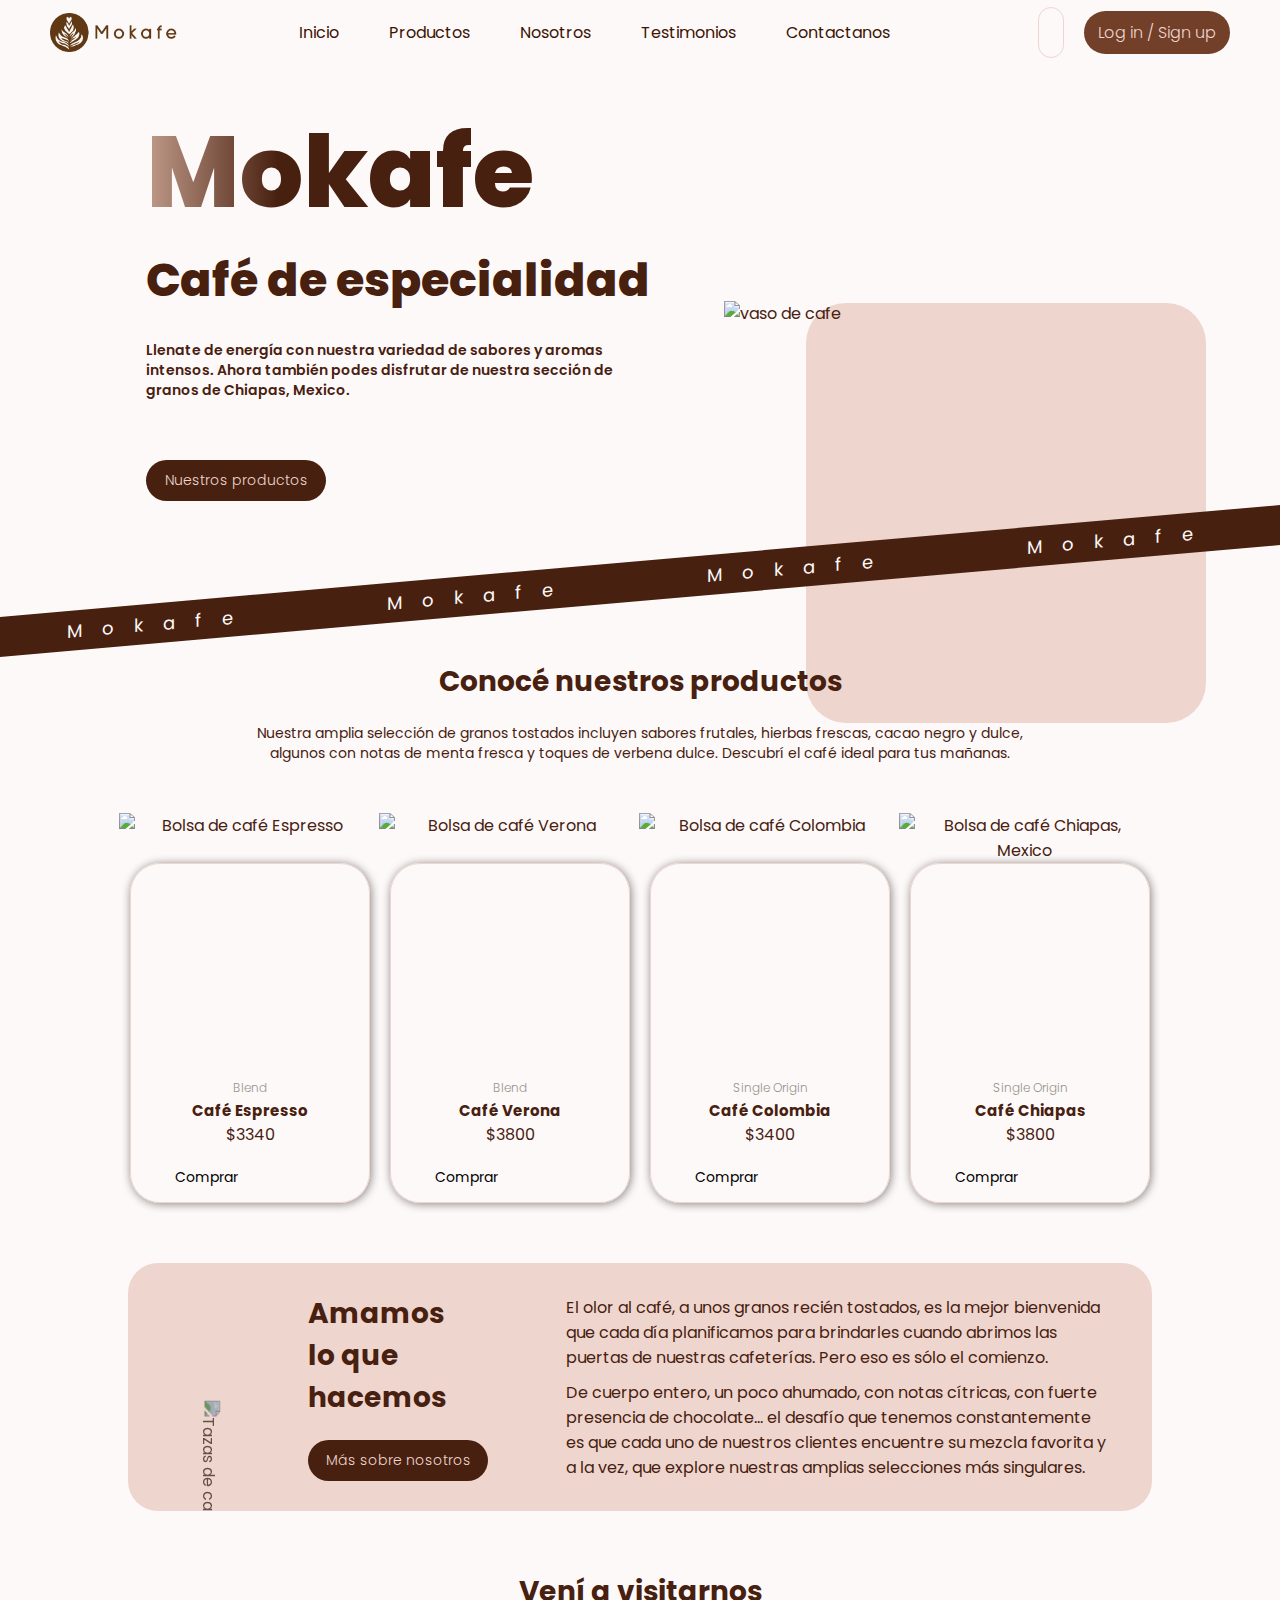
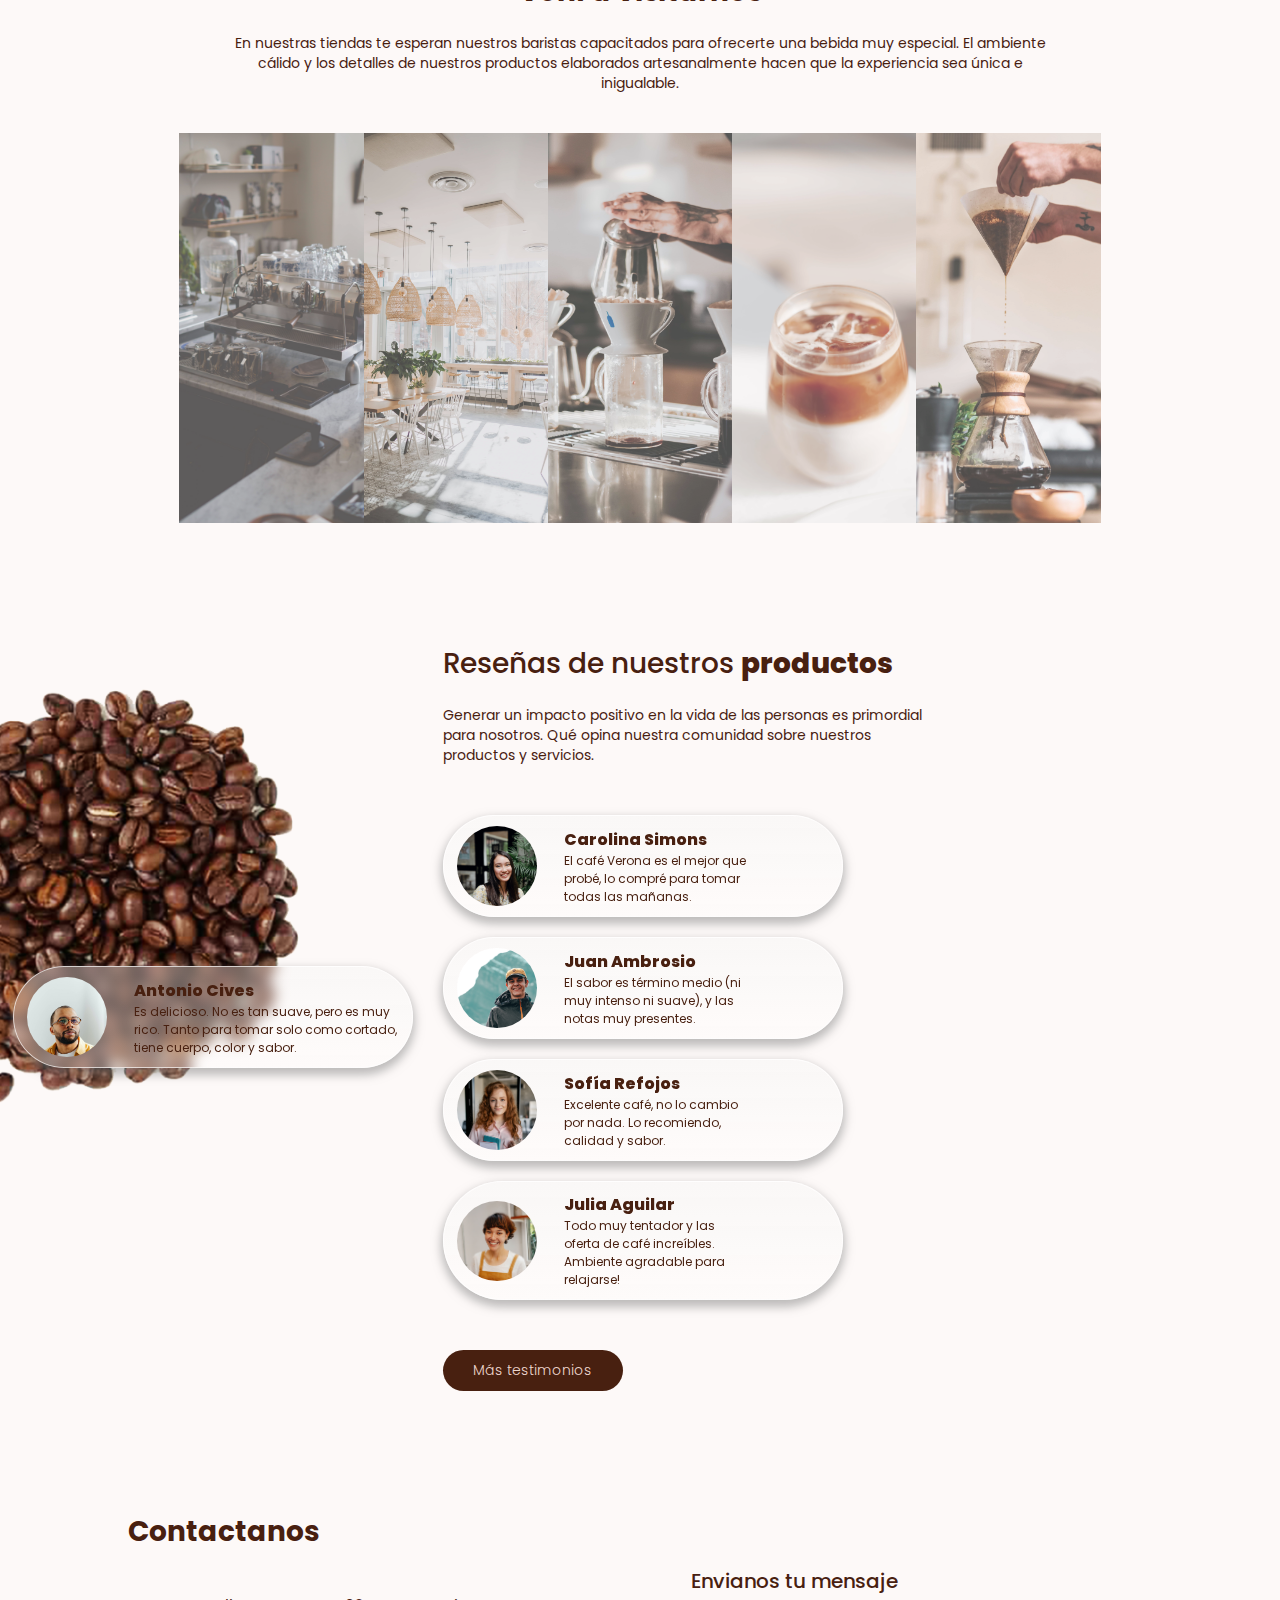
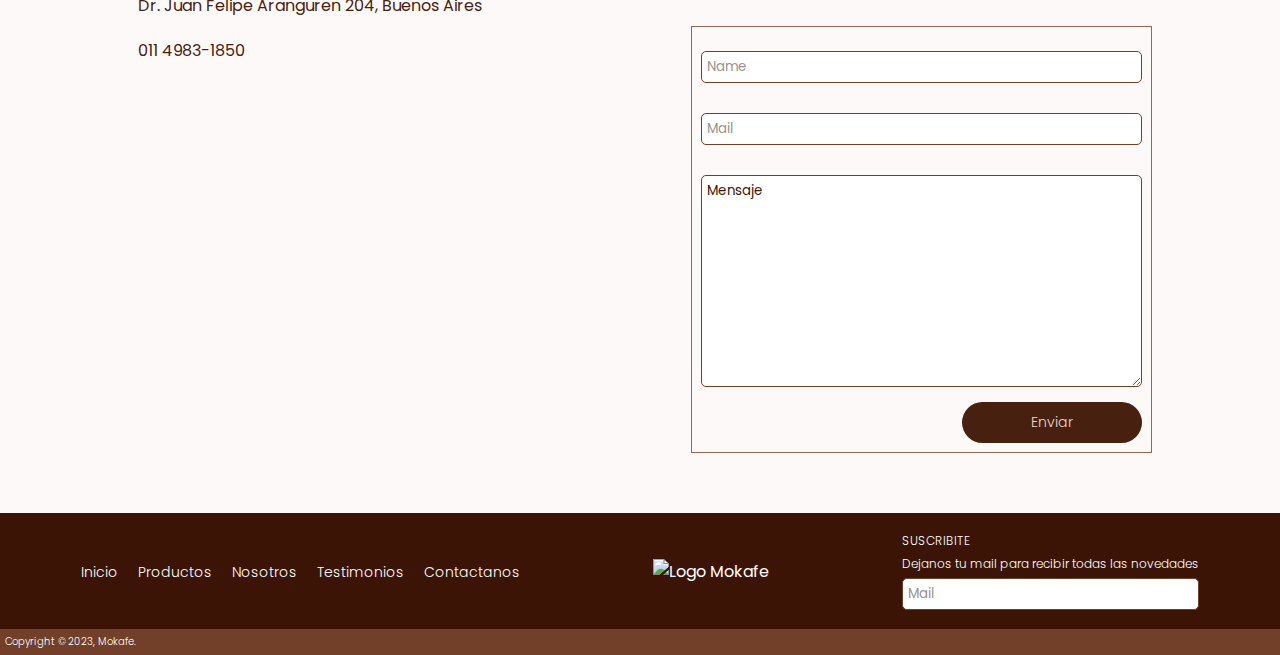
==== index.html @ 09992be3 "subida inicial sin animaciones" ====
<!DOCTYPE html>
<html lang="en">
  <head>
    <meta charset="UTF-8" />
    <meta http-equiv="X-UA-Compatible" content="IE=edge" />
    <meta name="viewport" content="width=device-width, initial-scale=1.0" />
    <title>Mokafe</title>
    <link rel="stylesheet" href="style.css" />
    <link
      rel="apple-touch-icon"
      sizes="180x180"
      href="/Integrador/Assets/favicon_io (1)/apple-touch-icon.png"
    />
    <link
      rel="icon"
      type="image/png"
      sizes="32x32"
      href="/Integrador/Assets/favicon_io (1)/favicon-32x32.png"
    />
    <link
      rel="icon"
      type="image/png"
      sizes="16x16"
      href="/Integrador/Assets/favicon_io (1)/favicon-16x16.png"
    />
    <link
      rel="manifest"
      href="/Integrador/Assets/favicon_io (1)/site.webmanifest"
    />
    <link
      rel="stylesheet"
      href="https://cdnjs.cloudflare.com/ajax/libs/font-awesome/6.4.0/css/all.min.css"
      integrity="sha512-iecdLmaskl7CVkqkXNQ/ZH/XLlvWZOJyj7Yy7tcenmpD1ypASozpmT/E0iPtmFIB46ZmdtAc9eNBvH0H/ZpiBw=="
      crossorigin="anonymous"
      referrerpolicy="no-referrer"
    />
  </head>
  <body>
    <header class="header">
      <img src="Assets/logo.png" alt="Logo Mokafe" />
      <nav class="navbar">
        <label class="bars-icon" for="bar-toggle">
          <i class="fa-solid fa-bars"></i>
        </label>
        <input type="checkbox" id="bar-toggle" />
        <ul class="navbar-list">
          <li><a href="#hero"> Inicio</a></li>
          <li><a href="#products"> Productos</a></li>
          <li><a href="#about">Nosotros</a></li>
          <li><a href="#testify">Testimonios</a></li>
          <li><a href="#contact">Contactanos</a></li>
        </ul>
        <div class="overlay"></div>
        <div class="nav-btns">
          <label for="cart-toggle"
            ><i class="fa-solid fa-cart-shopping"></i
          ></label>
          <input type="checkbox" id="cart-toggle" />
          <a href="./login.html" class="login">
            <i class="fa-solid fa-user"></i> <span>Log in / Sign up</span>
          </a>
          <div class="cart">
            <h2>Tu Selección</h2>
            <div class="cart-item">
              <img
                src="/Integrador/Assets/pack-1.png"
                alt="Bolsa de café Expresso"
              />
              <div class="item-info">
                <h3>Café Expresso</h3>
                <span>Blend</span>
              </div>
              <div class="item-handler">
                <span>-</span>
                <p>1</p>
                <span>+</span>
              </div>
              <span>$3340</span>
              <span>x</span>
            </div>
            <div class="cart-item">
              <img
                src="/Integrador/Assets/pack-2.png"
                alt="Bolsa de café Verona"
              />
              <div class="item-info">
                <h3>Café Verona</h3>
                <span>Blend</span>
              </div>
              <div class="item-handler">
                <span>-</span>
                <p>1</p>
                <span>+</span>
              </div>
              <span>$3800</span>
              <span>x</span>
            </div>
            <div class="divider"></div>
            <div class="cart-total">
              <p>Total</p>
              <span>$7140</span>
            </div>
            <button class="btn">Comprar</button>
          </div>
        </div>
      </nav>
    </header>
    <main class="main">
      <section class="section" id="hero">
        <div class="hero-info">
          <h1>Mokafe</h1>
          <h2>Café de especialidad</h2>
          <p>
            Llenate de energía con nuestra variedad de sabores y aromas
            intensos. Ahora también podes disfrutar de nuestra sección de granos
            de Chiapas, Mexico.
          </p>
          <a href="#products" class="btn">Nuestros productos</a>
        </div>
        <div class="hero-img">
          <div class="background"></div>
          <img src="/Integrador/Assets/cafe.png" alt="vaso de cafe" />
        </div>
      </section>
      <div class="divisor">
        <span>Mokafe</span>
        <span>Mokafe</span>
        <span>Mokafe</span>
        <span>Mokafe</span>
      </div>
      <section class="section" id="products">
        <h3 class="title-text">Conocé nuestros productos</h3>
        <p class="text-p">
          Nuestra amplia selección de granos tostados incluyen sabores frutales,
          hierbas frescas, cacao negro y dulce, algunos con notas de menta
          fresca y toques de verbena dulce. Descubrí el café ideal para tus
          mañanas.
        </p>
        <div class="cards-container">
          <div class="card">
            <img
              src="/Integrador/Assets/pack-1.png"
              alt="Bolsa de café Espresso"
            />
            <div class="price">
              <span>Blend</span>
              <p>Café Espresso</p>
              <p>$3340</p>
            </div>
            <div class="comprar">
              <button><p class="text-p">Comprar</p></button>
              <i class="fa-regular fa-heart"></i>
            </div>
          </div>
          <div class="card">
            <img
              src="/Integrador/Assets/pack-2.png"
              alt="Bolsa de café Verona"
            />
            <div class="price">
              <span>Blend</span>
              <p>Café Verona</p>
              <p>$3800</p>
            </div>
            <div class="comprar">
              <button><p class="text-p">Comprar</p></button>
              <i class="fa-regular fa-heart"></i>
            </div>
          </div>
          <div class="card">
            <img
              src="/Integrador/Assets/pack-3.png"
              alt="Bolsa de café Colombia"
            />
            <div class="price">
              <span>Single Origin</span>
              <p>Café Colombia</p>
              <p>$3400</p>
            </div>
            <div class="comprar">
              <button><p class="text-p">Comprar</p></button>
              <i class="fa-regular fa-heart"></i>
            </div>
          </div>
          <div class="card">
            <img
              src="/Integrador/Assets/pack-4.png"
              alt="Bolsa de café Chiapas, Mexico"
            />
            <div class="price">
              <span>Single Origin</span>
              <p>Café Chiapas</p>
              <p>$3800</p>
            </div>
            <div class="comprar">
              <button><p class="text-p">Comprar</p></button>
              <i class="fa-regular fa-heart"></i>
            </div>
          </div>
        </div>
      </section>
      <section class="section" id="about">
        <img src="/Integrador/Assets/granos.png" alt="Tazas de cafe" />
        <div class="container-title">
          <h3 class="title-text">Amamos lo que hacemos</h3>
          <button class="btn">Más sobre nosotros</button>
        </div>
        <div class="text-container">
          <p>
            El olor al café, a unos granos recién tostados, es la mejor
            bienvenida que cada día planificamos para brindarles cuando abrimos
            las puertas de nuestras cafeterías. Pero eso es sólo el comienzo.
          </p>
          <p>
            De cuerpo entero, un poco ahumado, con notas cítricas, con fuerte
            presencia de chocolate… el desafío que tenemos constantemente es que
            cada uno de nuestros clientes encuentre su mezcla favorita y a la
            vez, que explore nuestras amplias selecciones más singulares.
          </p>
        </div>
      </section>
      <section class="section" id="visitanos">
        <h3 class="title-text">Vení a visitarnos</h3>
        <p class="text-p">
          En nuestras tiendas te esperan nuestros baristas capacitados para
          ofrecerte una bebida muy especial. El ambiente cálido y los detalles
          de nuestros productos elaborados artesanalmente hacen que la
          experiencia sea única e inigualable.
        </p>
        <div class="imagenes">
          <div class="background-img"></div>
          <div class="background-img"></div>
          <div class="background-img"></div>
          <div class="background-img"></div>
          <div class="background-img"></div>
        </div>
      </section>
      <section class="section" id="testify">
        <div class="testify-img-container">
          <img src="./Assets/granos_redondos.png" alt="granos de cafe" />
          <div class="testify-container">
            <div class="img-testify"></div>
            <div class="testify-info">
              <p>Antonio Cives</p>
              <p>
                Es delicioso. No es tan suave, pero es muy rico. Tanto para
                tomar solo como cortado, tiene cuerpo, color y sabor.
              </p>
            </div>
          </div>
        </div>
        <div class="testify-info-container">
          <h3 class="title-text-light">
            Reseñas de nuestros <span>productos</span>
          </h3>
          <p class="text-p">
            Generar un impacto positivo en la vida de las personas es primordial
            para nosotros. Qué opina nuestra comunidad sobre nuestros productos
            y servicios.
          </p>
          <div class="container-testify-container">
            <div class="testify-container">
              <div class="img-testify"></div>
              <div class="testify-info">
                <p>Carolina Simons</p>
                <p>
                  El café Verona es el mejor que probé, lo compré para tomar
                  todas las mañanas.
                </p>
              </div>
            </div>
            <div class="testify-container">
              <div class="img-testify"></div>
              <div class="testify-info">
                <p>Juan Ambrosio</p>
                <p>
                  El sabor es término medio (ni muy intenso ni suave), y las
                  notas muy presentes.
                </p>
              </div>
            </div>
            <div class="testify-container">
              <div class="img-testify"></div>
              <div class="testify-info">
                <p>Sofía Refojos</p>
                <p>
                  Excelente café, no lo cambio por nada. Lo recomiendo, calidad
                  y sabor.
                </p>
              </div>
            </div>
            <div class="testify-container">
              <div class="img-testify"></div>
              <div class="testify-info">
                <p>Julia Aguilar</p>
                <p>
                  Todo muy tentador y las oferta de café increíbles. Ambiente
                  agradable para relajarse!
                </p>
              </div>
            </div>
          </div>
          <button class="btn">Más testimonios</button>
        </div>
      </section>
      <section class="section" id="contact">
        <div class="container-ubication">
          <h3 class="title-text">Contactanos</h3>
          <div class="dress">
            <i class="fa-solid fa-location-dot"></i>
            <p>Dr. Juan Felipe Aranguren 204, Buenos Aires</p>
          </div>
          <div class="phone">
            <i class="fa-solid fa-phone"></i>
            <p>011 4983-1850</p>
          </div>
          <div class="redes">
            <a href="#"><i class="fa-brands fa-twitter"></i></a>
            <a href="#"><i class="fa-brands fa-facebook-f"></i></a>
            <a href="#"><i class="fa-brands fa-instagram"></i></a>
          </div>
          <div class="map">
            <iframe
              src="https://www.google.com/maps/embed?pb=!1m18!1m12!1m3!1d3283.7305328754132!2d-58.43385790000005!3d-34.61097489999999!2m3!1f0!2f0!3f0!3m2!1i1024!2i768!4f13.1!3m3!1m2!1s0x95bcca698dc4f36b%3A0x147aa34002827674!2sDr.%20Juan%20Felipe%20Aranguren%20204%2C%20Buenos%20Aires!5e0!3m2!1ses-419!2sar!4v1685596134188!5m2!1ses-419!2sar"
              width="100%"
              height="350px"
              style="border: 0"
              allowfullscreen=""
              loading="lazy"
              referrerpolicy="no-referrer-when-downgrade"
            ></iframe>
          </div>
        </div>
        <div class="container-contact">
          <p>Envianos tu mensaje</p>
          <form class="form-contact">
            <label for="name"></label>
            <input type="text" id="name" placeholder="Name" />
            <label for="mail"></label>
            <input type="email" id="mail" placeholder="Mail" />
            <label for="message"></label>
            <textarea
              id="message"
              placeholder="Mensaje"
              cols="30"
              rows="10"
            ></textarea>
            <button class="btn" type="submit">Enviar</button>
          </form>
        </div>
      </section>
    </main>
    <footer>
      <div class="footer-info">
        <div>
          <ul class="footer-list">
            <li><a href="#hero"> Inicio</a></li>
            <li><a href="#products"> Productos</a></li>
            <li><a href="#about">Nosotros</a></li>
            <li><a href="#testify">Testimonios</a></li>
            <li><a href="#contact">Contactanos</a></li>
          </ul>
        </div>
        <div>
          <img src="/Integrador/Assets/icon-white.png" alt="Logo Mokafe" />
        </div>
        <div class="footer-subscribe">
          <p>SUSCRIBITE</p>
          <p>Dejanos tu mail para recibir todas las novedades</p>
          <div class="form-mail">
            <label for="mail"></label>
            <input type="email" id="mail" placeholder="Mail" />
            <i class="fa-solid fa-envelope"></i>
          </div>
        </div>
      </div>
      <div class="footer-copy">
        <p class="">Copyright © 2023, Mokafe.</p>
      </div>
    </footer>
  </body>
</html>
---- style.css ----
/* TIPOGRAFIA */
@import url("https://fonts.googleapis.com/css2?family=Poppins:wght@300;400;600;700;800;900&display=swap");

/* COLORES */
:root {
  --color-dark: #3b1405;
  --color-brown: #482010;
  --color-lightbrown: #723f29;
  --color-latte: #9a6651;
  --color-beige: #c19b8a;
  --color-light: #eed6ce;
  --color-gray: #97948d;
  --color-bkgr: #fdf9f8;
}

* {
  margin: 0 auto;
  padding: 0;
  box-sizing: border-box;
  text-decoration: none;
  list-style: none;
  font-family: "Poppins", sans-serif;
}

html {
  scroll-behavior: smooth;
  scroll-padding-top: 65px;
  max-width: 2300px;
}

body {
  color: var(--color-brown);
  width: 100%;
  background-color: var(--color-bkgr);
}

.section {
  display: flex;
  justify-content: center;
  align-items: center;
  padding: 60px 0;
  max-width: 1300px;
  width: 80%;
}

.text-p {
  font-size: 14px;
  font-weight: 400;
  line-height: 20px;
  text-align: center;
  max-width: 900px;
}

.title-text {
  font-size: 28px;
  font-weight: 700;
  margin-bottom: 20px;
}

.title-text-light {
  font-size: 28px;
  font-weight: 500;
}

button {
  outline: none;
  border: none;
  background: none;
  transition: all 0.3s ease;
}

.btn {
  background-color: var(--color-brown);
  color: var(--color-light);
  width: 180px;
  padding: 10px 0;
  border-radius: 50px;
  outline: none;
  font-size: 14px;
  font-weight: 300;
  cursor: pointer;
  transition: all 0.3s ease;
  text-align: center;
}
.btn:hover {
  background-color: var(--color-latte);
  transform: scale(1.1);
  transition: all 0.3s ease;
}

/* HEADER */
.header {
  display: flex;
  height: 65px;
  position: fixed;
  top: 0;
  justify-content: space-between;
  align-items: center;
  padding: 0 50px 0 50px;
  width: 100%;
  background-color: var(--color-bkgr);
  z-index: 3;
  max-width: 2300px;
  gap: 10%;
}

.login {
  transition: all 0.3s ease;
}

.login i {
  display: none;
}

.header > img {
  height: 60%;
}

#bar-toggle,
#cart-toggle,
.nav-btns,
.bars-icon {
  display: none;
}

.header i {
  color: var(--color-brown);
  font-size: 18px;
  cursor: pointer;
  border: solid 1px var(--color-light);
  padding: 12px;
  border-radius: 50px;
}

.nav-btns i {
  transition: all 0.3s ease;
}
.nav-btns i:hover,
.navbar > .bars-icon i:hover {
  background-color: var(--color-light);
  transition: all 0.3s ease;
}

.header > label > i {
  display: none;
}

.navbar,
.navbar-list,
.nav-btns {
  display: flex;
  justify-content: space-between;
  align-items: center;
  margin-left: 0;
  margin-right: 0;
}

.navbar {
  width: 80%;
}

.navbar a {
  color: var(--color-dark);
  font-size: 16px;
}

.navbar-list {
  gap: 50px;
}

.navbar-list a {
  transition: all 0.3s ease;
}

.navbar-list a:hover {
  color: var(--color-latte);
  transition: all 0.3s ease;
}

.nav-btns {
  gap: 20px;
  /* padding-right: 10px; */
}

.nav-btns i:first-child {
  border: solid 1px var(--color-light);
  padding: 12px;
  border-radius: 50px;
  font-size: 18px;
}

.nav-btns a > span {
  background-color: var(--color-lightbrown);
  border-radius: 50px;
  padding: 10px 14px;
  color: var(--color-light);
  font-weight: 300;
  transition: all 0.3s ease;
}

.nav-btns i:hover,
.bars-icon i:hover,
.login:hover {
  transform: scale(1.1);
  transition: all 0.3s ease;
}

/* CARRITO */

.cart {
  display: flex;
  flex-direction: column;
  align-items: center;
  position: absolute;
  top: 65px;
  right: 0;
  padding: 10px;
  overflow-y: scroll;
  height: calc(100vh - 65px);
  z-index: 2;
  display: none;
  gap: 30px;
  background: linear-gradient(
    0deg,
    var(--color-beige) 0%,
    rgba(32, 3, 0, 0.5) 100%
  );
  border: 1px solid rgba(255, 255, 255, 0.391);
  border-top-left-radius: 20px;
  border-bottom-left-radius: 20px;
  backdrop-filter: blur(7px);
  -webkit-backdrop-filter: blur(7px);
  box-shadow: 0 7px 20px 5px black;
}

.cart h2 {
  color: var(--color-light);
  padding-top: 10px;
  font-size: 28px;
}

.cart-item {
  width: 90%;
  display: flex;
  align-items: center;
  justify-content: center;
  gap: 20px;
  border: solid 1px rgba(255, 255, 255, 0.391);
  padding: 10px;
  padding-right: 25px;
  box-shadow: 0 0 15px 0 rgba(0, 0, 0, 0.291);
  border-radius: 20px;
  background: linear-gradient(
    -90deg,
    var(--color-beige) 0%,
    rgba(32, 3, 0, 0.5) 100%
  );
  transition: all 0.7s ease;
}

.cart-item:hover {
  transform: scale(1.05);
  transition: all 0.7s ease;
}

.cart-item img {
  height: 80px;
}

.item-info {
  display: flex;
  flex-direction: column;
  align-items: flex-start;
}

.item-info span {
  margin: 0 0;
  color: var(--color-light);
  font-size: 16px;
}

.item-info h3 {
  color: var(--color-bkgr);
}

.item-handler {
  display: flex;
  align-items: center;
  gap: 10px;
}

.item-handler span {
  padding: 3px 8px;
  border: solid 1px var(--color-light);
  border-radius: 5px;
  transition: all 0.5s ease;
  cursor: pointer;
  font-weight: 600;
}

.item-handler span:last-child:hover,
.item-handler span:first-child:hover {
  color: var(--color-light);
  transition: all 0.5s ease;
}

.cart-item span:nth-child(4),
.item-handler p {
  font-weight: 600;
  color: var(--color-bkgr);
}

.cart-item span:nth-child(5) {
  color: var(--color-brown);
  font-weight: 800;
  transition: all 0.5s ease;
}

.cart-item span:nth-child(5):hover {
  color: var(--color-latte);
  cursor: pointer;
  transition: all 0.5s ease;
}

.divider {
  margin-top: 20px;
  border: solid 0.5px var(--color-light);
  width: 80%;
}

.cart-total {
  display: flex;
  align-items: center;
  width: 90%;
  justify-content: space-between;
  border: solid 1px rgba(255, 255, 255, 0.391);
  padding: 10px;
  padding-right: 25px;
  box-shadow: 0 0 15px 0 rgba(0, 0, 0, 0.291);
  border-radius: 10px;
  color: var(--color-light);
}

.cart-total p,
.cart-total span {
  margin: 0 0;
  font-weight: 600;
  font-size: 20px;
}

.cart-total span {
  color: var(--color-bkgr);
}

#cart-toggle:checked ~ .cart {
  display: flex;
}

/* MENU HAMBURGUESA */

@media (max-width: 865px) {
  .navbar-list {
    position: absolute;
    flex-direction: column;
    align-items: center;
    right: -200%;
    top: 65px;
    padding: 20px;
    border-radius: 10px;
    background-color: rgba(253, 249, 248, 0.72);
    z-index: 2;
    height: 50vh;
    width: 100%;
  }

  .navbar-list a {
    font-size: 20px;
  }

  .overlay {
    position: absolute;
    background: rgba(255, 255, 255, 0.321);
    z-index: 1;
    left: 0;
    top: 65px;
    height: 100vh;
    width: 100vw;
    display: none;
    backdrop-filter: blur(5px);
    -webkit-backdrop-filter: blur(5px);
  }

  #bar-toggle:checked ~ .overlay {
    display: block;
  }

  .main {
    backdrop-filter: blur(7px);
    -webkit-backdrop-filter: blur(7px);
  }

  .navbar {
    justify-content: flex-end;
    gap: 10px;
  }

  .bars-icon {
    display: block;
    /* padding: 7px 12px; */
    margin: 0;
  }

  #bar-toggle:checked ~ .navbar-list {
    right: 0;
  }
}

/* MAIN */
.main {
  width: 100%;
  display: flex;
  flex-direction: column;
  align-items: center;
  justify-content: center;
  margin-top: 65px;
}

/* HERO */
#hero {
  justify-content: space-between;
  gap: 30px;
}
.hero-info {
  display: flex;
  flex-direction: column;
  width: 50%;
  gap: 10px;
}

.hero-info h1 {
  font-size: 100px;
  font-weight: 800;
  background: linear-gradient(
    90deg,
    var(--color-beige) 0%,
    var(--color-brown) 34%
  );
  color: transparent;
  background-clip: text;
  -webkit-background-clip: text;
  line-height: 95px;
  margin-left: 0;
}

.hero-info h2 {
  font-size: 46px;
  font-weight: 800;
  line-height: 100px;
  margin-left: 0;
}

.hero-info p {
  font-size: 14px;
  font-weight: 600;
  line-height: 20px;
}

.hero-info a {
  margin-top: 50px;
  margin-left: 0;
}

.hero-img {
  width: 40%;
  position: relative;
}

.hero-img img {
  width: 490px;
  /* width: 100%; */
  z-index: 2;
  padding-right: 15px;
}

.background {
  background-color: var(--color-light);
  min-width: 400px;
  height: 420px;
  position: absolute;
  left: 20%;
  top: 10%;
  z-index: -1;
  border-radius: 40px;
}

/* DIVISOR */
.divisor {
  width: 100%;
  height: 40px;
  background-color: var(--color-brown);
  color: var(--color-bkgr);
  transform: skewY(-5deg);
  overflow: hidden;
  display: flex;
  justify-content: space-around;
  align-items: center;
  min-width: 100%;
}
.divisor span {
  font-size: 18px;
  letter-spacing: 20px;
}

/* PRODUCTS */

#products {
  flex-direction: column;
}

#products > p {
  width: 80%;
}

#products > h3 {
  text-align: center;
}

.cards-container {
  display: flex;
  justify-content: center;
  align-items: center;
  flex-wrap: wrap;
  padding-top: 100px;
  gap: 20px;
}

.card {
  display: flex;
  flex-direction: column;
  align-items: center;
  justify-content: end;
  text-align: center;
  border: solid 1px var(--color-light);
  box-shadow: 1px 1px 10px 0px rgba(0, 0, 0, 0.483);
  border-radius: 30px;
  width: 240px;
  height: 340px;
  position: relative;
  gap: 20px;
  padding-bottom: 15px;
}

.card img {
  width: 250px;
  position: absolute;
  top: -15%;
  left: -5%;
}

.price span {
  color: var(--color-gray);
  font-size: 12px;
  font-weight: 300;
}

.price p:first-of-type {
  font-size: 15px;
  font-weight: 700;
}

.comprar {
  display: flex;
  width: 100%;
  justify-content: space-around;
  text-align: center;
  align-items: center;
  position: relative;
}

.comprar i {
  cursor: pointer;
}
.comprar button:hover {
  color: var(--color-latte);
  cursor: pointer;
  transform: scale(1.1);
  transition: all 0.3s ease;
}

/* ABOUT US */

#about {
  background-color: var(--color-light);
  border-radius: 30px;
  padding: 30px 40px 30px 180px;
  position: relative;
  overflow: hidden;
  gap: 40px;
}

#about img {
  width: 200px;
  position: absolute;
  left: -2%;
  bottom: -1%;
  transform: rotate(90deg);
  filter: contrast(0.5);
}

.container-title {
  display: flex;
  flex-direction: column;
  width: 40%;
  gap: 1px;
}

.container-title h3 {
  width: 70%;
  margin-left: 0;
}

.text-container {
  display: flex;
  flex-direction: column;
  align-items: center;
  width: 100%;
  gap: 10px;
}

.text-container p {
  font-size: 16px;
  font-weight: 400;
  line-height: 25px;
}

/* GALERIA DE IMAGENES */

#visitanos {
  flex-direction: column;
}

#visitanos > p {
  width: 80%;
}

.imagenes {
  display: flex;
  width: 90%;
  height: 430px;
  padding-top: 40px;
}

.background-img:nth-child(1) {
  background: url(./Assets/cafeteria1.jpg) no-repeat center/cover;
}
.background-img:nth-child(2) {
  background: url(./Assets/cafeteria2.jpg) no-repeat center/cover;
}
.background-img:nth-child(3) {
  background: url(./Assets/cafeteria3.jpg) no-repeat center/cover;
}
.background-img:nth-child(4) {
  background: url(./Assets/cafeteria4.jpg) no-repeat center/cover;
}
.background-img:nth-child(5) {
  background: url(./Assets/cafeteria5.jpg) no-repeat center/cover;
}

.imagenes .background-img {
  width: 0;
  flex-grow: 1;
  object-fit: cover;
  opacity: 0.7;
  transition: all 0.5s ease;
}

.imagenes .background-img:hover {
  width: 200px;
  opacity: 1;
  cursor: crosshair;
  filter: contrast(120%);
}

/* TESTIMONIOS */

#testify {
  gap: 30px;
  position: relative;
  justify-content: space-around;
  max-width: inherit;
  width: 100%;
}

.testify-img-container {
  width: 50%;
  display: flex;
  justify-content: space-around;
}

#testify .testify-img-container:first-child {
  margin-left: 1%;
}

.testify-img-container img {
  width: 600px;
  position: absolute;
  left: -200px;
  z-index: -1;
  top: 0;
}

.testify-container {
  display: flex;
  justify-content: center;
  align-items: center;
  width: 400px;
  min-width: 260px;
  gap: 5%;
  background: linear-gradient(
    0deg,
    #ffffff57 0%,
    rgba(245, 245, 245, 0.324) 100%
  );
  border-radius: 100px;
  border: 1px solid rgba(255, 255, 255, 0.676);
  backdrop-filter: blur(7px);
  -webkit-backdrop-filter: blur(7px);
  box-shadow: 0 5px 10px 2px rgba(128, 128, 128, 0.51);
  padding: 10px;
  margin-left: 0;
}

.img-testify {
  border-radius: 50%;
  width: 80px;
  height: 80px;
  background-size: cover;
}

.testify-info {
  display: flex;
  flex-direction: column;
  justify-content: flex-start;
  width: 70%;
}

.testify-info p:first-child {
  font-weight: 800;
  margin-left: 0;
}

.testify-info p:nth-child(2) {
  font-size: 12px;
  font-weight: 400;
}

.testify-img-container:first-of-type .testify-container > .img-testify {
  background-image: url(./Assets/persona-1.jpg);
}
.testify-container:nth-child(1) .img-testify {
  background-image: url(./Assets/persona-6.jpg);
}
.testify-container:nth-child(2) .img-testify {
  background-image: url(./Assets/persona-3.jpg);
}
.testify-container:nth-child(3) .img-testify {
  background-image: url(./Assets/persona-4.jpg);
}
.testify-container:nth-child(4) .img-testify {
  background-image: url(./Assets/persona-5.jpg);
}

.title-text-light span {
  font-weight: 800;
}

.testify-info-container {
  display: flex;
  flex-direction: column;
  gap: 20px;
  padding-right: 10%;
}

.testify-info-container h3,
.testify-info-container .btn,
.container-title .btn {
  margin-left: 0;
}

.testify-info-container p {
  text-align: inherit;
  padding-right: 30%;
  margin: 0;
}

.container-testify-container {
  padding-top: 30px;
  padding-bottom: 30px;
  display: flex;
  flex-wrap: wrap;
  gap: 20px;
}

/* CONTACT US */

#contact {
  gap: 10%;
  align-items: flex-end;
}

.container-ubication {
  display: flex;
  flex-direction: column;
  width: 50%;
  gap: 20px;
}

.container-ubication .title-text {
  margin-left: 0;
}

.dress,
.phone,
.redes,
.map {
  display: flex;
  align-items: center;
  justify-content: flex-start;
  gap: 10px;
  margin-left: 0;
}

.map {
  margin-right: 0;
}

.redes a {
  color: var(--color-brown);
  font-size: 18px;
}

.container-contact {
  display: flex;
  flex-direction: column;
  gap: 30px;
  width: 50%;
}

.container-contact p,
.container-contact .form-contact {
  margin-left: 0;
  margin-right: 0;
}

.form-contact label,
.form-contact input {
  display: block;
}

.form-contact {
  display: flex;
  flex-direction: column;
  align-items: end;
  gap: 15px;
  border: solid 1px var(--color-latte);
  padding: 2%;
}

.form-contact .btn {
  margin-right: 0;
}

.container-contact p {
  font-size: 20px;
  font-weight: 500;
}

#name,
#mail,
#pass,
#message,
#pass-repeat {
  border-radius: 5px;
  width: 100%;
  padding: 5px;
  border: solid 1px var(--color-lightbrown);
}

::placeholder {
  color: var(--color-dark);
}

/* FOOTER */

.footer-info,
.footer-info-login {
  background-color: var(--color-dark);
  color: white;
  display: flex;
  justify-content: space-around;
  align-items: center;
  padding: 1.5%;
  gap: 10px;
}

.footer-info-login .btn {
  background-color: var(--color-beige);
  color: var(--color-dark);
  font-weight: 600;
}

.footer-info-login .btn:hover {
  background-color: var(--color-light);
}

.footer-copy {
  background-color: var(--color-lightbrown);
  color: white;
  font-size: 10px;
  font-weight: 300;
  padding: 5px;
}

.footer-list {
  display: flex;
  justify-content: center;
  align-items: center;
  gap: 20px;
  font-weight: 300;
}

.footer-list a {
  color: white;
  font-size: 14px;
}

.footer-info img,
.footer-info-login img {
  width: 50px;
}

.footer-subscribe {
  display: flex;
  flex-direction: column;
  justify-content: center;
  font-size: 12px;
  font-weight: 300;
  gap: 5px;
}

.footer-subscribe p {
  margin-left: 0;
  margin-right: 0;
}

.form-mail {
  position: relative;
  margin-left: 0;
  margin-right: 0;
}

.fa-envelope {
  position: absolute;
  right: 5%;
  top: 4px;
  color: var(--color-beige);
  font-size: 25px;
}

/* FOOTER LOGIN */

.social {
  display: flex;
  align-items: center;
  width: 50%;
}

.social a > i {
  color: white;
  font-size: 24px;
}

/* LOGIN */

.grid-container,
.grid-container-signup {
  display: grid;
  padding: 60px 0;
  max-width: 1300px;
  width: 80%;
  height: 100vh;
  place-content: center;
  grid-template-columns: repeat(3, 1fr);
  grid-auto-rows: 1fr;
  gap: 10px;
}

.item {
  border-radius: 35px;
  box-shadow: 0 0 15px 0 rgba(0, 0, 0, 0.735);
  margin: unset;
}

.item:nth-child(1) {
  grid-column: 1/2;
  background: url(./Assets/cafeteria1.jpg) no-repeat center/cover;
}
.item:nth-child(2) {
  grid-column: 2/4;
  background: url(./Assets/cafeteria8.jpg) no-repeat center/cover;
}
.item:nth-child(3) {
  grid-column: 1/3;
  background: url(./Assets/cafeteria7.jpg) no-repeat center/cover;
}
.item:nth-child(4) {
  grid-column: 3/4;
  grid-row: 2/4;
  background: url(./Assets/cafeteria5.jpg) no-repeat center/cover;
}
.item:nth-child(5) {
  background: url(./Assets/cafeteria4.jpg) no-repeat center/cover;
}
.item:nth-child(6) {
  background: url(./Assets/cafeteria6.jpg) no-repeat center/cover;
}

.container {
  position: relative;
}

.container-login,
.container-signup {
  position: absolute;
  display: flex;
  flex-direction: column;
  align-items: center;
  justify-content: center;
  left: calc(50vw - 15vw);
  width: 30vw;
  background: linear-gradient(
    0deg,
    var(--color-beige) 0%,
    rgba(32, 3, 0, 0.5) 100%
  );
  border: 1px solid rgba(255, 255, 255, 0.391);
  border-radius: 20px;
  backdrop-filter: blur(7px);
  -webkit-backdrop-filter: blur(7px);
  box-shadow: 0 7px 20px 5px black;
  color: var(--color-bkgr);
  gap: 0.8rem;
  padding: 2%;
  overflow: hidden;
  transition: all 0.7s ease;
}

.container-login {
  /* alto o ancho - mitad del alto (o ancho) de la card */
  top: calc(50vh - 25vh);
  height: 50vh;
}

.container-signup {
  /* alto o ancho - mitad del alto (o ancho) de la card */
  top: calc(50vh - 35vh);
  height: 70vh;
}

.container-login a,
.container-signup a {
  color: var(--color-bkgr);
}

.container-login h2,
.container-signup h2 {
  font-weight: 400;
  font-size: 18px;
}

.container-login p,
.container-signup p {
  font-size: 12px;
  padding-top: 20px;
}

.container-login > a:first-of-type {
  font-size: 12px;
  transition: all 0.5s ease;
}

.container-login > a:last-of-type,
.container-signup > a:last-of-type {
  transition: all 0.5s ease;
}

.container-signup > a:last-of-type:hover,
.container-login > a:last-of-type:hover,
.container-login > a:first-of-type:hover {
  color: var(--color-lightbrown);
  transition: all 0.5s ease;
}

.user,
.pass,
.name {
  width: 70%;
}

#pass::placeholder,
#mail::placeholder,
#name::placeholder,
#pass-repeat::placeholder {
  color: var(--color-gray);
}

/* BRILLO */

.container-login::before,
.container-signup::before {
  position: fixed;
  content: "";
  box-shadow: 0 0 100px 40px #ffffff28;
  top: -10%;
  left: -100%;
  transform: rotate(-45deg);
  height: 60rem;
  transition: all 0.7s ease;
}

.container-login:hover::before,
.container-signup:hover::before {
  filter: brightness(0.5);
  top: -100%;
  left: 200%;
}

/* RESPONSIVE */

@media (max-width: 1276px) {
  .card {
    width: 192px;
  }

  .card img {
    width: 200px;
    top: -10%;
  }
}

@media (max-width: 1184px) {
  #hero {
    flex-direction: column;
    align-items: center;
    justify-content: center;
  }

  .hero-img {
    width: unset;
  }

  .background {
    left: 0;
  }

  .hero-info h2 {
    line-height: unset;
  }

  .login i {
    display: block;
  }

  .login span {
    display: none;
  }

  .nav-btns a {
    background-color: unset;
  }

  .nav-btns a:hover {
    background-color: unset;
  }

  .navbar-list {
    gap: 25px;
  }

  .hero-info {
    width: 70%;
  }

  .testify-img-container img {
    top: 20%;
  }

  .container-testify-container {
    flex-direction: column;
  }

  .testify-info-container .btn {
    margin-left: auto;
  }
}

@media (max-width: 1034px) {
  .cards-container {
    max-width: 600px;
    gap: 50px;
  }

  .container-login,
  .container-signup {
    /* alto o ancho - mitad del alto (o ancho) de la card */
    left: calc(50vw - 30vw);
    width: 60vw;
  }
}

@media (max-width: 935px) {
  #about {
    flex-direction: column-reverse;
    padding-left: 40px;
  }

  .container-title {
    width: 100%;
    text-align: center;
  }

  .container-title h3 {
    width: 100%;
  }

  .container-title .btn {
    margin: inherit;
    z-index: 2;
  }

  .testify-img-container .testify-container {
    display: none;
  }

  .header {
    padding: 0 2%;
  }
}

@media (max-width: 800px) {
  .hero-img .background,
  .hero-img img {
    transform: scale(0.9);
  }

  .hero-info {
    width: 95%;
  }

  .testify-img-container img {
    display: none;
  }

  .testify-img-container {
    width: 0;
  }

  #testify {
    width: 80%;
  }

  .imagenes {
    flex-direction: column;
    height: auto;
  }

  .imagenes .background-img {
    width: 90%;
    height: 300px;
    opacity: 1;
    border-radius: 20px;
    margin-bottom: 10px;
  }

  .imagenes .background-img:hover {
    width: unset;
    cursor: unset;
    filter: contrast(100%);
  }

  .background-img:nth-child(4),
  .background-img:nth-child(5) {
    display: none;
  }

  .container-title {
    padding-bottom: 20px;
    z-index: 1;
  }

  #about img {
    width: 150px;
  }

  .footer-info img,
  .footer-info-login img {
    width: 35px;
  }

  .footer-list a {
    font-size: 10px;
  }

  .footer-subscribe p {
    font-size: 10px;
  }

  #contact {
    flex-direction: column;
    gap: 40px;
  }

  .container-ubication,
  .container-contact {
    width: 90%;
  }

  .footer-info {
    flex-direction: column;
  }

  .footer-info div:first-child {
    order: 3;
  }

  .footer-subscribe {
    text-align: center;
  }
}

@media (max-width: 550px) {
  .nav-btns {
    gap: 10px;
  }

  .header {
    gap: 0;
  }

  .header > img {
    height: 50%;
  }
  .hero-info h1 {
    font-size: 60px;
  }

  .hero-info h2 {
    font-size: 32px;
  }

  .card {
    width: 280px;
  }

  .card img {
    width: 280px;
    top: -15%;
    left: 0;
  }

  .cards-container {
    gap: 65px;
  }

  .hero-img img,
  .background {
    width: 100%;
  }

  .background {
    min-width: unset;
    height: 100%;
  }

  .testify-container {
    width: unset;
    border-radius: 35px;
  }

  .footer-list {
    gap: 10px;
  }

  .cart-item img {
    height: 60px;
  }

  .item-info h3 {
    font-size: 12px;
  }

  .cart-item span {
    font-size: 12px;
  }

  .item-info span {
    font-size: 10px;
  }

  .item-handler p {
    font-size: 12px;
  }

  .item-handler span {
    padding: 2px 5px;
  }

  .cart-total p,
  .cart-total span {
    font-size: 14px;
  }

  /* login */

  .container-login,
  .container-signup {
    left: calc(50vw - 36vw);
    width: 70vw;
  }

  .item {
    border-radius: 25px;
  }

  .grid-container {
    grid-template-columns: repeat(2, 1fr);
  }

  .footer-info-login .btn > span {
    display: none;
  }

  .footer-info-login .btn {
    width: 90px;
    padding: 7px 0;
  }
}
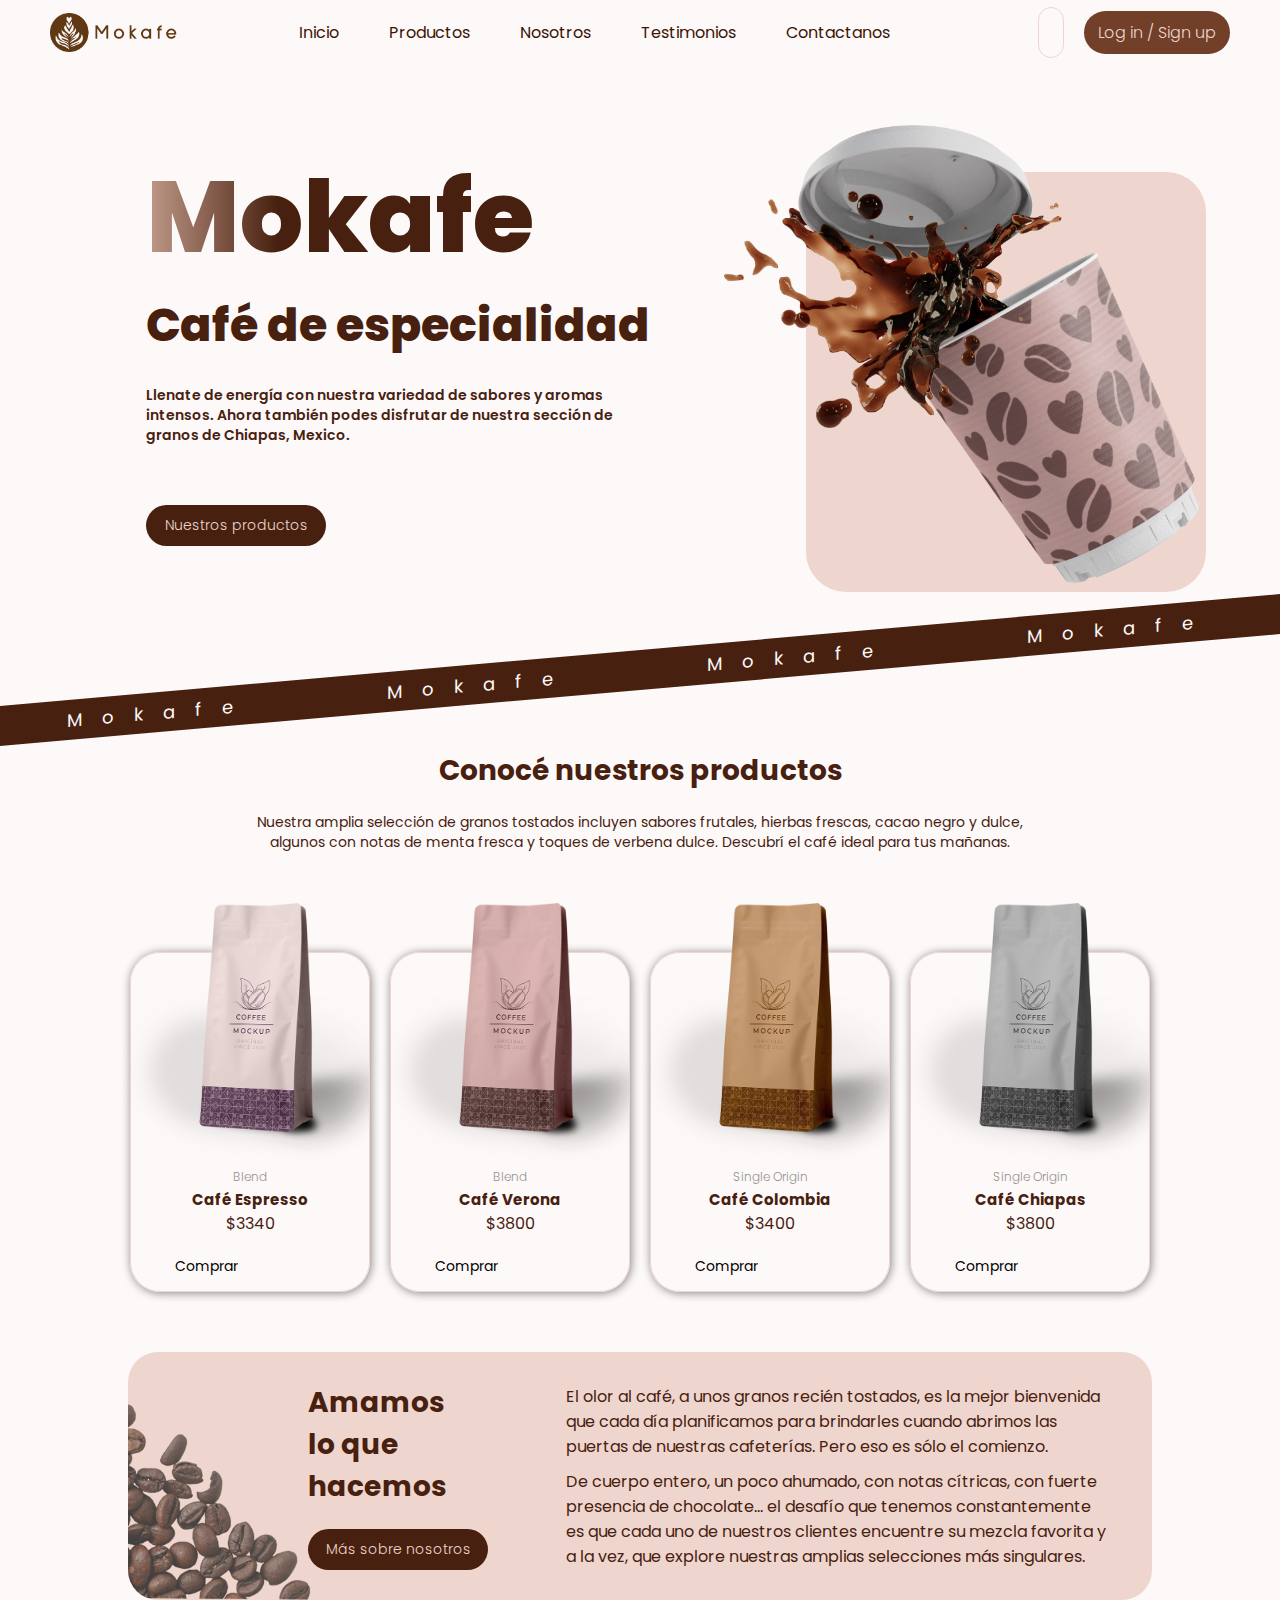
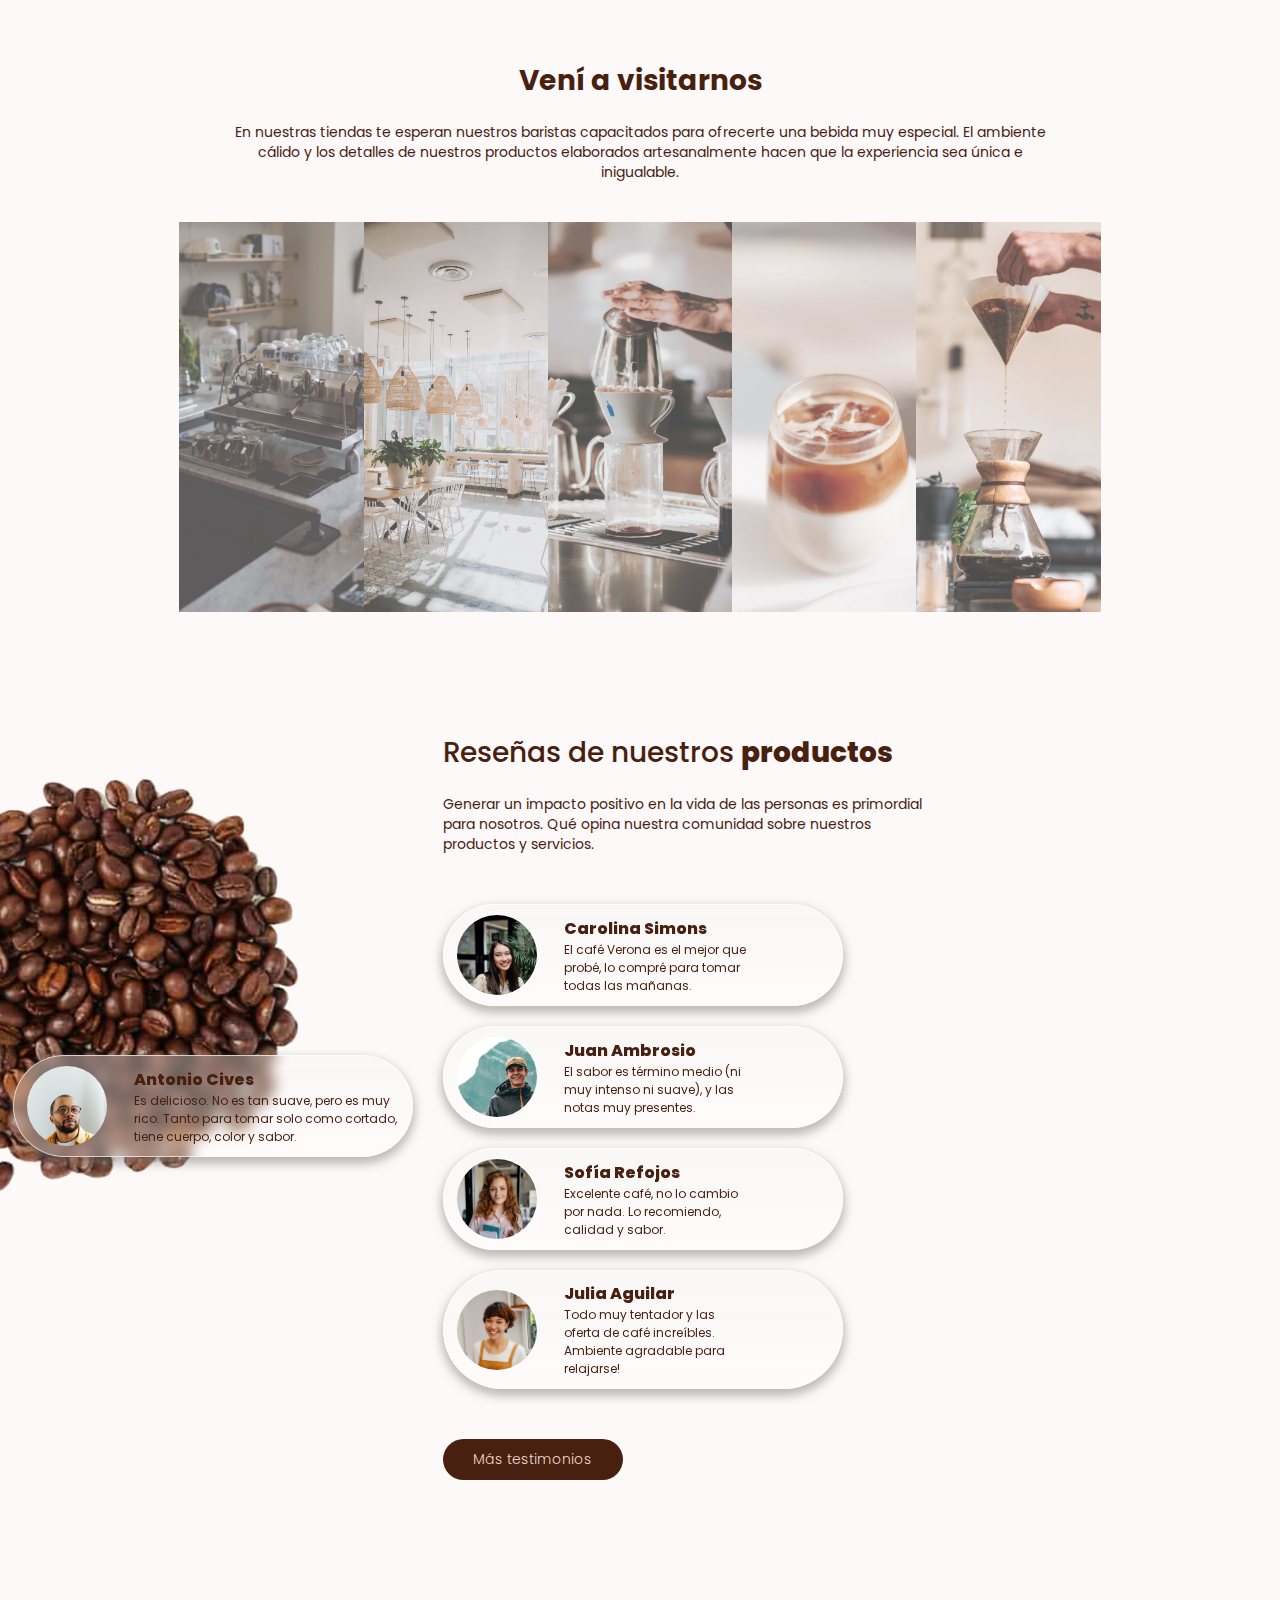
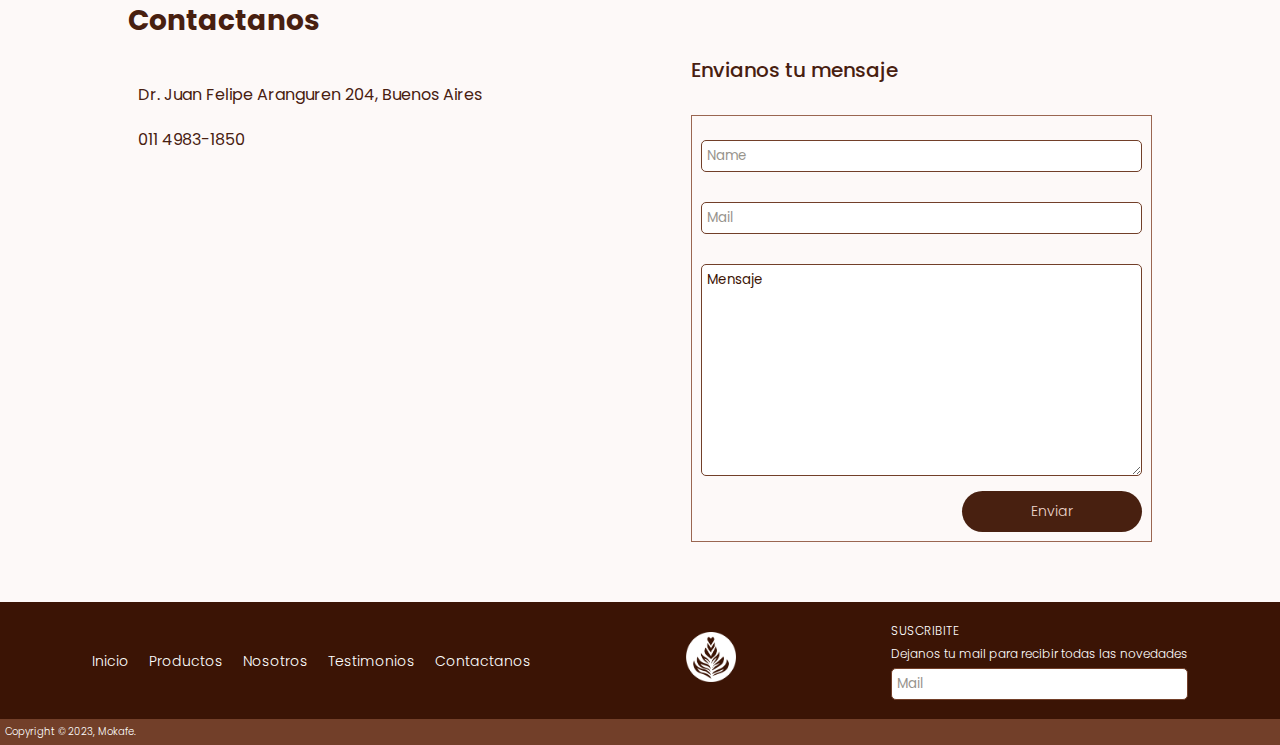
==== commit b9d014d6: "imagenes" ====
--- a/index.html
+++ b/index.html
@@ -9,23 +9,23 @@
     <link
       rel="apple-touch-icon"
       sizes="180x180"
-      href="/Integrador/Assets/favicon_io (1)/apple-touch-icon.png"
+      href="./Integrador/Assets/favicon_io (1)/apple-touch-icon.png"
     />
     <link
       rel="icon"
       type="image/png"
       sizes="32x32"
-      href="/Integrador/Assets/favicon_io (1)/favicon-32x32.png"
+      href="./Integrador/Assets/favicon_io (1)/favicon-32x32.png"
     />
     <link
       rel="icon"
       type="image/png"
       sizes="16x16"
-      href="/Integrador/Assets/favicon_io (1)/favicon-16x16.png"
+      href="./Integrador/Assets/favicon_io (1)/favicon-16x16.png"
     />
     <link
       rel="manifest"
-      href="/Integrador/Assets/favicon_io (1)/site.webmanifest"
+      href="./Integrador/Assets/favicon_io (1)/site.webmanifest"
     />
     <link
       rel="stylesheet"
@@ -37,7 +37,7 @@
   </head>
   <body>
     <header class="header">
-      <img src="Assets/logo.png" alt="Logo Mokafe" />
+      <img src="./Assets/logo.png" alt="Logo Mokafe" />
       <nav class="navbar">
         <label class="bars-icon" for="bar-toggle">
           <i class="fa-solid fa-bars"></i>
@@ -119,7 +119,7 @@
         </div>
         <div class="hero-img">
           <div class="background"></div>
-          <img src="/Integrador/Assets/cafe.png" alt="vaso de cafe" />
+          <img src="./Assets/cafe.png" alt="vaso de cafe" />
         </div>
       </section>
       <div class="divisor">
@@ -138,10 +138,7 @@
         </p>
         <div class="cards-container">
           <div class="card">
-            <img
-              src="/Integrador/Assets/pack-1.png"
-              alt="Bolsa de café Espresso"
-            />
+            <img src="./Assets/pack-1.png" alt="Bolsa de café Espresso" />
             <div class="price">
               <span>Blend</span>
               <p>Café Espresso</p>
@@ -153,10 +150,7 @@
             </div>
           </div>
           <div class="card">
-            <img
-              src="/Integrador/Assets/pack-2.png"
-              alt="Bolsa de café Verona"
-            />
+            <img src="./Assets/pack-2.png" alt="Bolsa de café Verona" />
             <div class="price">
               <span>Blend</span>
               <p>Café Verona</p>
@@ -168,10 +162,7 @@
             </div>
           </div>
           <div class="card">
-            <img
-              src="/Integrador/Assets/pack-3.png"
-              alt="Bolsa de café Colombia"
-            />
+            <img src="./Assets/pack-3.png" alt="Bolsa de café Colombia" />
             <div class="price">
               <span>Single Origin</span>
               <p>Café Colombia</p>
@@ -184,7 +175,7 @@
           </div>
           <div class="card">
             <img
-              src="/Integrador/Assets/pack-4.png"
+              src="./Assets/pack-4.png"
               alt="Bolsa de café Chiapas, Mexico"
             />
             <div class="price">
@@ -200,7 +191,7 @@
         </div>
       </section>
       <section class="section" id="about">
-        <img src="/Integrador/Assets/granos.png" alt="Tazas de cafe" />
+        <img src="./Assets/granos.png" alt="Tazas de cafe" />
         <div class="container-title">
           <h3 class="title-text">Amamos lo que hacemos</h3>
           <button class="btn">Más sobre nosotros</button>
@@ -362,7 +353,7 @@
           </ul>
         </div>
         <div>
-          <img src="/Integrador/Assets/icon-white.png" alt="Logo Mokafe" />
+          <img src="./Assets/icon-white.png" alt="Logo Mokafe" />
         </div>
         <div class="footer-subscribe">
           <p>SUSCRIBITE</p>
--- a/style.css
+++ b/style.css
@@ -1445,3 +1445,6 @@
     padding: 7px 0;
   }
 }
+
+/*  PONER IMAGEN EN EL FOOTER CON OPACITY
+    ANIMACIONES */
